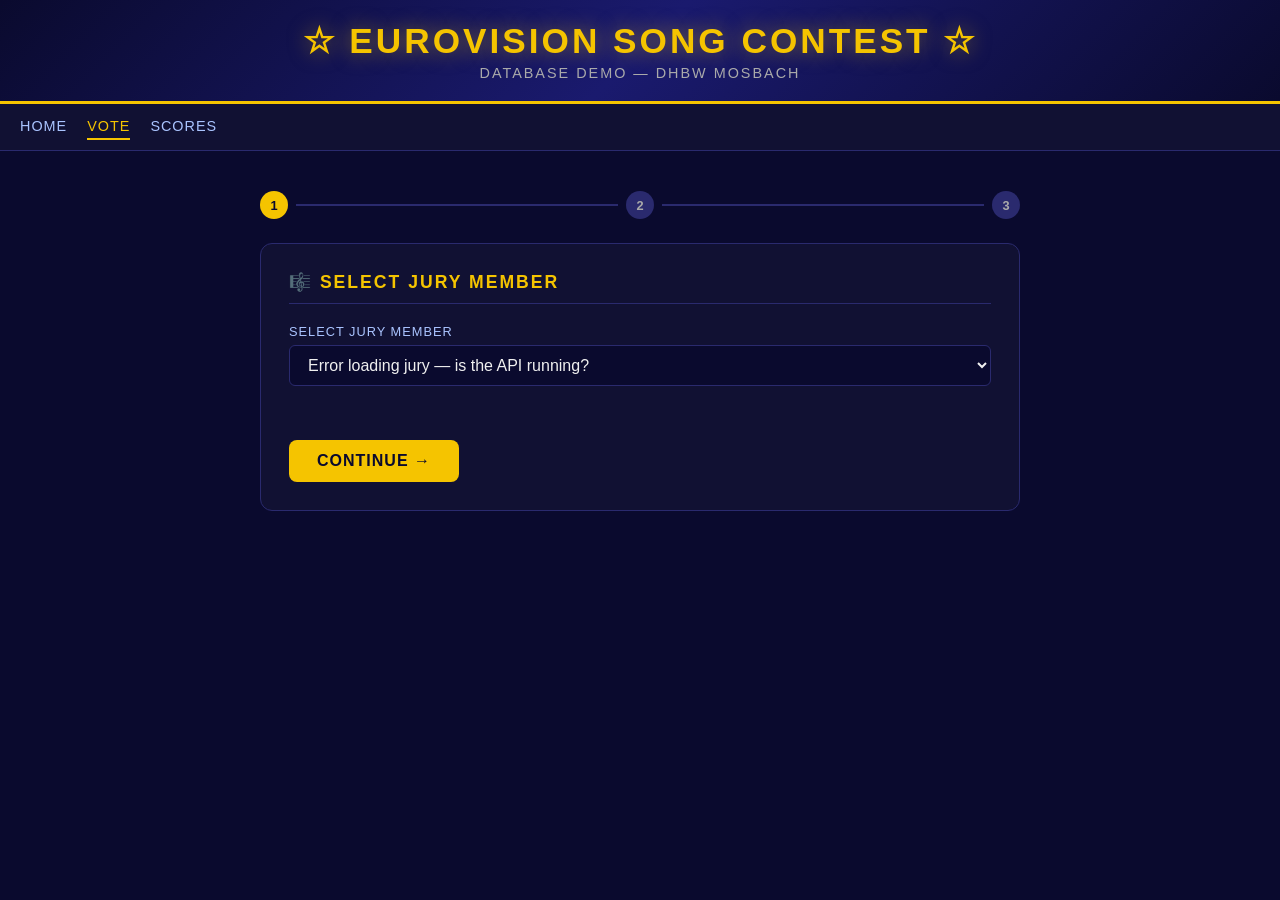
==== frontend/vote.html @ 3f9b632c "basic frontend + score counting (entity/dto/factory/service/controller and seed point options" ====
<!DOCTYPE html>
<html lang="en">
<head>
  <meta charset="UTF-8">
  <meta name="viewport" content="width=device-width, initial-scale=1.0">
  <title>Eurovision 2025 — Vote</title>
  <link rel="stylesheet" href="style.css">
  <style>
    .points-grid {
      display: grid;
      grid-template-columns: repeat(5, 1fr);
      gap: 8px;
      margin-top: 8px;
    }
    .points-btn {
      padding: 12px 4px;
      border: 2px solid #2a2a6e;
      border-radius: 8px;
      background: #0a0a2e;
      color: #aaa;
      font-size: 1.1rem;
      font-weight: 700;
      cursor: pointer;
      text-align: center;
      transition: all 0.15s;
    }
    .points-btn:hover  { border-color: #f5c400; color: #f5c400; }
    .points-btn.selected {
      background: #f5c400;
      border-color: #f5c400;
      color: #0a0a2e;
    }
    .points-btn.douze { font-size: 1.3rem; }
    .points-rule {
      font-size: 0.78rem;
      color: #666;
      margin-top: 8px;
      line-height: 1.5;
    }
    .voter-badge {
      display: inline-block;
      background: #1a1a6e;
      border: 1px solid #2a2a6e;
      border-radius: 20px;
      padding: 4px 14px;
      font-size: 0.8rem;
      color: #aac4ff;
      margin-bottom: 16px;
    }
  </style>
</head>
<body>

<header>
  <div class="logo">☆ Eurovision Song Contest ☆</div>
  <div class="subtitle">Database Demo — DHBW Mosbach</div>
</header>

<nav>
  <a href="index.html">Home</a>
  <a href="vote.html" class="active">Vote</a>
  <a href="scores.html">Scores</a>
</nav>

<main>

  <!-- Step indicator -->
  <div class="steps" id="stepIndicator">
    <div class="step active" id="s1">1</div>
    <div class="step-line"></div>
    <div class="step" id="s2">2</div>
    <div class="step-line"></div>
    <div class="step" id="s3">3</div>
  </div>

  <!-- ── STEP 1: Voter identity ──────────────────────────────────── -->
  <div id="step1" class="card">
    <h2 id="step1Title">Who are you?</h2>
    <div id="msgStep1" class="msg"></div>

    <!-- JURY panel -->
    <div id="juryPanel">
      <div class="form-group">
        <label>Select Jury Member</label>
        <select id="jurySelect">
          <option value="">Loading jury members...</option>
        </select>
      </div>
      <div id="juryInfo" style="font-size:0.85rem;color:#aaa;margin-bottom:16px;min-height:20px;"></div>
    </div>

    <!-- CITIZEN panel -->
    <div id="citizenPanel" style="display:none">
      <div class="form-group">
        <label>Your Name</label>
        <input type="text" id="citizenName" placeholder="e.g. Anna Müller">
      </div>
      <div class="form-group">
        <label>Your Country</label>
        <select id="citizenCountry">
          <option value="">Loading countries...</option>
        </select>
      </div>
      <div id="citizenRegistered" style="display:none">
        <div class="msg msg-success show" id="citizenConfirm"></div>
      </div>
    </div>

    <button class="btn btn-primary" id="btnStep1">Continue →</button>
  </div>

  <!-- ── STEP 2: Show + Song + Points ───────────────────────────── -->
  <div id="step2" class="card" style="display:none">
    <h2>Select Show, Song &amp; Points</h2>
    <div id="voterBadge" class="voter-badge"></div>
    <div id="msgStep2" class="msg"></div>

    <div class="form-group">
      <label>Show</label>
      <select id="showSelect">
        <option value="">Loading shows...</option>
      </select>
    </div>

    <div class="form-group">
      <label>Song to vote for</label>
      <select id="songSelect">
        <option value="">Select a show first...</option>
      </select>
    </div>

    <div class="form-group">
      <label>Points to award</label>
      <div class="points-grid" id="pointsGrid">
        <!-- filled by JS -->
      </div>
      <p class="points-rule">
        Eurovision scale — award exactly one value per vote.<br>
        You cannot vote for your own country's song.
      </p>
    </div>

    <button class="btn btn-primary" id="btnStep2">Cast Vote →</button>
  </div>

  <!-- ── STEP 3: Result ──────────────────────────────────────────── -->
  <div id="step3" class="card" style="display:none">
    <h2>Vote Cast! 🎉</h2>
    <div class="msg msg-success show" id="voteResult"></div>

    <div style="margin:20px 0;padding:20px;background:#0a0a2e;border-radius:8px;text-align:center;">
      <div style="font-size:0.75rem;letter-spacing:2px;color:#aaa;text-transform:uppercase;margin-bottom:8px;">
        Updated Score for this song
      </div>
      <div id="scoreValue" style="font-size:3.5rem;font-weight:900;color:#f5c400;line-height:1;"></div>
      <div style="font-size:0.75rem;color:#666;margin-top:4px;">points</div>
      <div id="scoreSong"  style="font-size:0.9rem;color:#aaa;margin-top:8px;"></div>
    </div>

    <a href="vote.html" class="btn btn-secondary btn-block">Vote Again</a>
    <a href="scores.html" class="btn btn-primary btn-block" style="margin-top:10px;">
      View Full Leaderboard →
    </a>
  </div>

</main>

<script>
  const API = 'http://localhost:8080/api';

  // ── URL param: ?type=jury or ?type=citizen ──────────────────────────
  const voteType = new URLSearchParams(window.location.search).get('type') || 'jury';

  // State
  let voterId         = null;
  let voterCountry    = null;   // to enforce no-own-country rule in UI
  let selectedPoints  = null;
  let citizenRegistered = false;

  const POINTS = [12, 10, 8, 7, 6, 5, 4, 3, 2, 1];

  // ── Build points grid ───────────────────────────────────────────────
  function buildPointsGrid() {
    const grid = document.getElementById('pointsGrid');
    grid.innerHTML = '';
    POINTS.forEach(p => {
      const btn = document.createElement('button');
      btn.className = 'points-btn' + (p === 12 ? ' douze' : '');
      btn.textContent = p === 12 ? '12 ★' : p;
      btn.dataset.points = p;
      btn.addEventListener('click', () => {
        document.querySelectorAll('.points-btn').forEach(b => b.classList.remove('selected'));
        btn.classList.add('selected');
        selectedPoints = p;
        hideMsg(document.getElementById('msgStep2'));
      });
      grid.appendChild(btn);
    });
  }

  // ── Init ────────────────────────────────────────────────────────────
  function init() {
    buildPointsGrid();
    if (voteType === 'jury') {
      document.getElementById('step1Title').textContent = '🎼 Select Jury Member';
      document.getElementById('citizenPanel').style.display = 'none';
      document.getElementById('juryPanel').style.display    = 'block';
      loadJury();
    } else {
      document.getElementById('step1Title').textContent = '🗳️ Register as Citizen';
      document.getElementById('juryPanel').style.display    = 'none';
      document.getElementById('citizenPanel').style.display = 'block';
      loadCountries();
    }
    loadShows();
  }

  // ── Loaders ─────────────────────────────────────────────────────────
  async function loadJury() {
    const sel = document.getElementById('jurySelect');
    try {
      const data = await apiFetch('/jury');
      sel.innerHTML = '<option value="">— pick a jury member —</option>';
      data.forEach(j => {
        const opt = document.createElement('option');
        opt.value = j.userId;
        opt.textContent = `Jury #${j.userId} — ${j.countryCode}  (${j.professionalBg || 'n/a'})`;
        opt.dataset.country = j.countryCode;
        opt.dataset.bg = j.professionalBg || '';
        sel.appendChild(opt);
      });
      sel.addEventListener('change', () => {
        const opt = sel.selectedOptions[0];
        if (opt && opt.value) {
          document.getElementById('juryInfo').textContent =
            `Country: ${opt.dataset.country}  ·  Background: ${opt.dataset.bg}`;
          voterCountry = opt.dataset.country;
        } else {
          document.getElementById('juryInfo').textContent = '';
          voterCountry = null;
        }
        // Grey out songs from same country
        filterOwnCountrySongs();
      });
    } catch(e) {
      sel.innerHTML = '<option>Error loading jury — is the API running?</option>';
    }
  }

  async function loadCountries() {
    const sel = document.getElementById('citizenCountry');
    try {
      const data = await apiFetch('/countries');
      sel.innerHTML = '<option value="">— select your country —</option>';
      data.forEach(c => {
        const opt = document.createElement('option');
        opt.value = c.countryCode;
        opt.textContent = `${c.countryName} (${c.countryCode})`;
        sel.appendChild(opt);
      });
      sel.addEventListener('change', () => {
        voterCountry = sel.value || null;
        filterOwnCountrySongs();
      });
    } catch(e) {
      sel.innerHTML = '<option>Error loading countries</option>';
    }
  }

  async function loadShows() {
    const sel = document.getElementById('showSelect');
    try {
      const data = await apiFetch('/shows');
      sel.innerHTML = '<option value="">— select a show —</option>';
      data.forEach(s => {
        const opt = document.createElement('option');
        opt.value = s.showId;
        opt.textContent = s.showName || `Show #${s.showId}`;
        opt.dataset.songIds = JSON.stringify(s.songIds || []);
        sel.appendChild(opt);
      });
    } catch(e) {
      sel.innerHTML = '<option>Error loading shows</option>';
    }
  }

  async function loadSongsForShow(showId, songIds) {
    const sel = document.getElementById('songSelect');
    sel.innerHTML = '<option>Loading songs...</option>';
    try {
      const allSongs = await apiFetch('/songs');
      // Filter to songs in this show if songIds is available
      const inShow = (songIds && songIds.length > 0)
        ? allSongs.filter(s => songIds.includes(s.songId))
        : allSongs;

      sel.innerHTML = '<option value="">— select a song —</option>';
      inShow.forEach(s => {
        const opt = document.createElement('option');
        opt.value = s.songId;
        opt.textContent = `${s.singerName} (${s.countryCode})`;
        opt.dataset.country = s.countryCode;
        sel.appendChild(opt);
      });
      filterOwnCountrySongs();
    } catch(e) {
      sel.innerHTML = '<option>Error loading songs</option>';
    }
  }

  // Disable/mark songs from voter's own country
  function filterOwnCountrySongs() {
    const sel = document.getElementById('songSelect');
    Array.from(sel.options).forEach(opt => {
      if (opt.dataset.country && voterCountry &&
          opt.dataset.country === voterCountry) {
        opt.disabled = true;
        opt.textContent = opt.textContent.replace(' ★ own country', '') + ' ★ own country';
      } else if (opt.dataset.country) {
        opt.disabled = false;
        opt.textContent = opt.textContent.replace(' ★ own country', '');
      }
    });
  }

  // ── Show dropdown → load songs ─────────────────────────────────────
  document.getElementById('showSelect').addEventListener('change', function() {
    if (this.value) {
      const opt = this.selectedOptions[0];
      let songIds = [];
      try { songIds = JSON.parse(opt.dataset.songIds || '[]'); } catch(e) {}
      loadSongsForShow(this.value, songIds);
    } else {
      document.getElementById('songSelect').innerHTML =
        '<option value="">Select a show first...</option>';
    }
  });

  // ── Step 1 button ──────────────────────────────────────────────────
  document.getElementById('btnStep1').addEventListener('click', async () => {
    const msg = document.getElementById('msgStep1');

    if (voteType === 'jury') {
      const sel = document.getElementById('jurySelect');
      if (!sel.value) { showMsg(msg, 'error', 'Please select a jury member.'); return; }
      voterId      = parseInt(sel.value);
      voterCountry = sel.selectedOptions[0].dataset.country;
      document.getElementById('voterBadge').textContent =
        `🎼 Jury #${voterId} — ${voterCountry}`;
      goToStep(2);

    } else {
      if (!citizenRegistered) {
        const name    = document.getElementById('citizenName').value.trim();
        const country = document.getElementById('citizenCountry').value;
        if (!name)    { showMsg(msg, 'error', 'Please enter your name.'); return; }
        if (!country) { showMsg(msg, 'error', 'Please select your country.'); return; }

        showMsg(msg, 'info', 'Registering...');
        try {
          const result = await apiPost('/citizens', { countryCode: country });
          voterId = result.userId;
          voterCountry = country;
          citizenRegistered = true;
          document.getElementById('citizenRegistered').style.display = 'block';
          document.getElementById('citizenConfirm').textContent =
            `✓ Registered: ${name} from ${country} — Citizen ID: ${voterId}`;
          document.getElementById('citizenName').disabled    = true;
          document.getElementById('citizenCountry').disabled = true;
          hideMsg(msg);
          document.getElementById('voterBadge').textContent =
            `🗳️ Citizen #${voterId} — ${country}`;
          goToStep(2);
        } catch(e) {
          showMsg(msg, 'error', 'Registration failed: ' + e.message);
        }
      } else {
        goToStep(2);
      }
    }
  });

  // ── Step 2 button — cast vote ──────────────────────────────────────
  document.getElementById('btnStep2').addEventListener('click', async () => {
    const msg    = document.getElementById('msgStep2');
    const showId = document.getElementById('showSelect').value;
    const songSel = document.getElementById('songSelect');
    const songId = songSel.value;

    if (!showId)       { showMsg(msg, 'error', 'Please select a show.'); return; }
    if (!songId)       { showMsg(msg, 'error', 'Please select a song.'); return; }
    if (!selectedPoints){ showMsg(msg, 'error', 'Please select the points to award.'); return; }

    // Client-side own-country check (also enforced server-side)
    const songCountry = songSel.selectedOptions[0]?.dataset.country;
    if (songCountry && voterCountry && songCountry === voterCountry) {
      showMsg(msg, 'error',
        `You cannot vote for your own country (${voterCountry}). Please select a different song.`);
      return;
    }

    showMsg(msg, 'info', 'Casting vote...');

    try {
      const payload = {
        songId: parseInt(songId),
        points: selectedPoints
      };
      if (voteType === 'jury') payload.juryId    = voterId;
      else                     payload.citizenId = voterId;

      await apiPost('/votes', payload);

      // Recalculate score immediately after voting
      const score = await apiPost(`/scores/calculate/${songId}`, {});

      const songName = songSel.selectedOptions[0].textContent;
      document.getElementById('voteResult').textContent =
        `✓ ${selectedPoints} point${selectedPoints > 1 ? 's' : ''} awarded to "${songName}"`;
      document.getElementById('scoreValue').textContent = score.songScore;
      document.getElementById('scoreSong').textContent  = songName;

      goToStep(3);
    } catch(e) {
      showMsg(msg, 'error', 'Vote failed: ' + e.message);
    }
  });

  // ── Helpers ────────────────────────────────────────────────────────
  async function apiFetch(path) {
    const r = await fetch(API + path);
    if (!r.ok) throw new Error(`HTTP ${r.status}`);
    return r.json();
  }

  async function apiPost(path, body) {
    const r = await fetch(API + path, {
      method: 'POST',
      headers: { 'Content-Type': 'application/json' },
      body: JSON.stringify(body)
    });
    if (!r.ok) {
      const txt = await r.text();
      throw new Error(txt || `HTTP ${r.status}`);
    }
    const txt = await r.text();
    return txt ? JSON.parse(txt) : {};
  }

  function showMsg(el, type, text) {
    el.className = `msg msg-${type} show`;
    el.textContent = text;
  }
  function hideMsg(el) {
    el.className = 'msg';
    el.textContent = '';
  }

  function goToStep(n) {
    [1,2,3].forEach(i => {
      document.getElementById(`step${i}`).style.display = 'none';
      const dot = document.getElementById(`s${i}`);
      dot.className = i < n ? 'step done' : i === n ? 'step active' : 'step';
    });
    document.getElementById(`step${n}`).style.display = 'block';
    window.scrollTo({ top: 0, behavior: 'smooth' });
  }

  init();
</script>

</body>
</html>
---- frontend/style.css ----
/* ── Eurovision 2025 Demo — Shared Styles ─────────────────────────────── */

* { box-sizing: border-box; margin: 0; padding: 0; }

body {
  font-family: 'Segoe UI', Arial, sans-serif;
  background: #0a0a2e;
  color: #f0f0f0;
  min-height: 100vh;
}

/* ── Header ───────────────────────────────────────────────────────────── */
header {
  background: linear-gradient(135deg, #0a0a2e 0%, #1a1a6e 50%, #0a0a2e 100%);
  border-bottom: 3px solid #f5c400;
  padding: 20px;
  text-align: center;
}

header .logo {
  font-size: 2.2rem;
  font-weight: 900;
  letter-spacing: 3px;
  color: #f5c400;
  text-transform: uppercase;
  text-shadow: 0 0 20px rgba(245,196,0,0.5);
}

header .subtitle {
  font-size: 0.9rem;
  color: #aaa;
  margin-top: 4px;
  letter-spacing: 2px;
  text-transform: uppercase;
}

/* ── Nav ──────────────────────────────────────────────────────────────── */
nav {
  background: #111133;
  padding: 10px 20px;
  display: flex;
  gap: 20px;
  border-bottom: 1px solid #2a2a6e;
}

nav a {
  color: #aac4ff;
  text-decoration: none;
  font-size: 0.9rem;
  letter-spacing: 1px;
  text-transform: uppercase;
  padding: 4px 0;
  border-bottom: 2px solid transparent;
  transition: all 0.2s;
}

nav a:hover, nav a.active {
  color: #f5c400;
  border-bottom-color: #f5c400;
}

/* ── Main container ───────────────────────────────────────────────────── */
main {
  max-width: 800px;
  margin: 40px auto;
  padding: 0 20px;
}

/* ── Cards ────────────────────────────────────────────────────────────── */
.card {
  background: #111133;
  border: 1px solid #2a2a6e;
  border-radius: 12px;
  padding: 28px;
  margin-bottom: 24px;
}

.card h2 {
  color: #f5c400;
  font-size: 1.1rem;
  letter-spacing: 2px;
  text-transform: uppercase;
  margin-bottom: 20px;
  border-bottom: 1px solid #2a2a6e;
  padding-bottom: 10px;
}

/* ── Buttons ──────────────────────────────────────────────────────────── */
.btn {
  display: inline-block;
  padding: 12px 28px;
  border: none;
  border-radius: 8px;
  font-size: 1rem;
  font-weight: 700;
  letter-spacing: 1px;
  text-transform: uppercase;
  cursor: pointer;
  text-decoration: none;
  transition: all 0.2s;
}

.btn-primary {
  background: #f5c400;
  color: #0a0a2e;
}
.btn-primary:hover { background: #ffd700; transform: translateY(-2px); }

.btn-secondary {
  background: transparent;
  color: #f5c400;
  border: 2px solid #f5c400;
}
.btn-secondary:hover { background: #f5c400; color: #0a0a2e; }

.btn-danger {
  background: #c0392b;
  color: white;
}
.btn-danger:hover { background: #e74c3c; }

.btn-block { display: block; width: 100%; text-align: center; margin-top: 10px; }

/* ── Home page — big vote buttons ─────────────────────────────────────── */
.vote-options {
  display: grid;
  grid-template-columns: 1fr 1fr;
  gap: 20px;
  margin: 30px 0;
}

.vote-card {
  background: #111133;
  border: 2px solid #2a2a6e;
  border-radius: 16px;
  padding: 36px 20px;
  text-align: center;
  text-decoration: none;
  color: #f0f0f0;
  transition: all 0.2s;
  cursor: pointer;
}

.vote-card:hover {
  border-color: #f5c400;
  transform: translateY(-4px);
  box-shadow: 0 8px 30px rgba(245,196,0,0.2);
}

.vote-card .icon { font-size: 3rem; margin-bottom: 12px; }
.vote-card h3 { font-size: 1.2rem; color: #f5c400; margin-bottom: 8px; }
.vote-card p  { font-size: 0.85rem; color: #aaa; line-height: 1.5; }

/* ── Forms ────────────────────────────────────────────────────────────── */
.form-group {
  margin-bottom: 18px;
}

.form-group label {
  display: block;
  font-size: 0.8rem;
  letter-spacing: 1px;
  text-transform: uppercase;
  color: #aac4ff;
  margin-bottom: 6px;
}

.form-group select,
.form-group input {
  width: 100%;
  padding: 10px 14px;
  background: #0a0a2e;
  border: 1px solid #2a2a6e;
  border-radius: 6px;
  color: #f0f0f0;
  font-size: 1rem;
  transition: border-color 0.2s;
}

.form-group select:focus,
.form-group input:focus {
  outline: none;
  border-color: #f5c400;
}

.form-group select option { background: #0a0a2e; }

/* ── Tabs ─────────────────────────────────────────────────────────────── */
.tabs {
  display: flex;
  gap: 4px;
  margin-bottom: 24px;
  border-bottom: 2px solid #2a2a6e;
}

.tab {
  padding: 10px 24px;
  cursor: pointer;
  border: none;
  background: transparent;
  color: #aaa;
  font-size: 0.9rem;
  letter-spacing: 1px;
  text-transform: uppercase;
  border-bottom: 3px solid transparent;
  margin-bottom: -2px;
  transition: all 0.2s;
}

.tab.active { color: #f5c400; border-bottom-color: #f5c400; }
.tab:hover  { color: #f0f0f0; }

/* ── Messages ─────────────────────────────────────────────────────────── */
.msg {
  padding: 14px 18px;
  border-radius: 8px;
  margin: 16px 0;
  font-size: 0.95rem;
  display: none;
}
.msg.show { display: block; }
.msg-success { background: #1a4a1a; border: 1px solid #2ecc71; color: #2ecc71; }
.msg-error   { background: #4a1a1a; border: 1px solid #e74c3c; color: #e74c3c; }
.msg-info    { background: #1a2a4a; border: 1px solid #3498db; color: #7fc4ff; }

/* ── Score table ──────────────────────────────────────────────────────── */
table {
  width: 100%;
  border-collapse: collapse;
  font-size: 0.95rem;
}

thead th {
  background: #0a0a2e;
  color: #f5c400;
  padding: 10px 14px;
  text-align: left;
  font-size: 0.75rem;
  letter-spacing: 1px;
  text-transform: uppercase;
  border-bottom: 2px solid #2a2a6e;
}

tbody tr {
  border-bottom: 1px solid #1a1a4e;
  transition: background 0.15s;
}
tbody tr:hover { background: #1a1a4e; }

tbody td {
  padding: 12px 14px;
  vertical-align: middle;
}

.rank {
  font-weight: 900;
  color: #f5c400;
  font-size: 1.1rem;
  width: 40px;
}
.rank-1 { color: #ffd700; }
.rank-2 { color: #c0c0c0; }
.rank-3 { color: #cd7f32; }

.score-badge {
  background: #f5c400;
  color: #0a0a2e;
  font-weight: 900;
  padding: 4px 10px;
  border-radius: 20px;
  font-size: 0.9rem;
}

/* ── Loading spinner ──────────────────────────────────────────────────── */
.loading {
  text-align: center;
  padding: 40px;
  color: #aaa;
  font-size: 0.9rem;
  letter-spacing: 2px;
}
.loading::after {
  content: '';
  display: inline-block;
  width: 20px;
  height: 20px;
  border: 2px solid #2a2a6e;
  border-top-color: #f5c400;
  border-radius: 50%;
  animation: spin 0.8s linear infinite;
  margin-left: 10px;
  vertical-align: middle;
}
@keyframes spin { to { transform: rotate(360deg); } }

/* ── Divider ──────────────────────────────────────────────────────────── */
.divider {
  border: none;
  border-top: 1px solid #2a2a6e;
  margin: 20px 0;
}

/* ── Step indicator ───────────────────────────────────────────────────── */
.steps {
  display: flex;
  gap: 8px;
  margin-bottom: 24px;
  align-items: center;
}
.step {
  width: 28px; height: 28px;
  border-radius: 50%;
  display: flex; align-items: center; justify-content: center;
  font-size: 0.8rem; font-weight: 700;
  background: #2a2a6e; color: #aaa;
  flex-shrink: 0;
}
.step.active  { background: #f5c400; color: #0a0a2e; }
.step.done    { background: #2ecc71; color: #0a0a2e; }
.step-line    { flex: 1; height: 2px; background: #2a2a6e; }
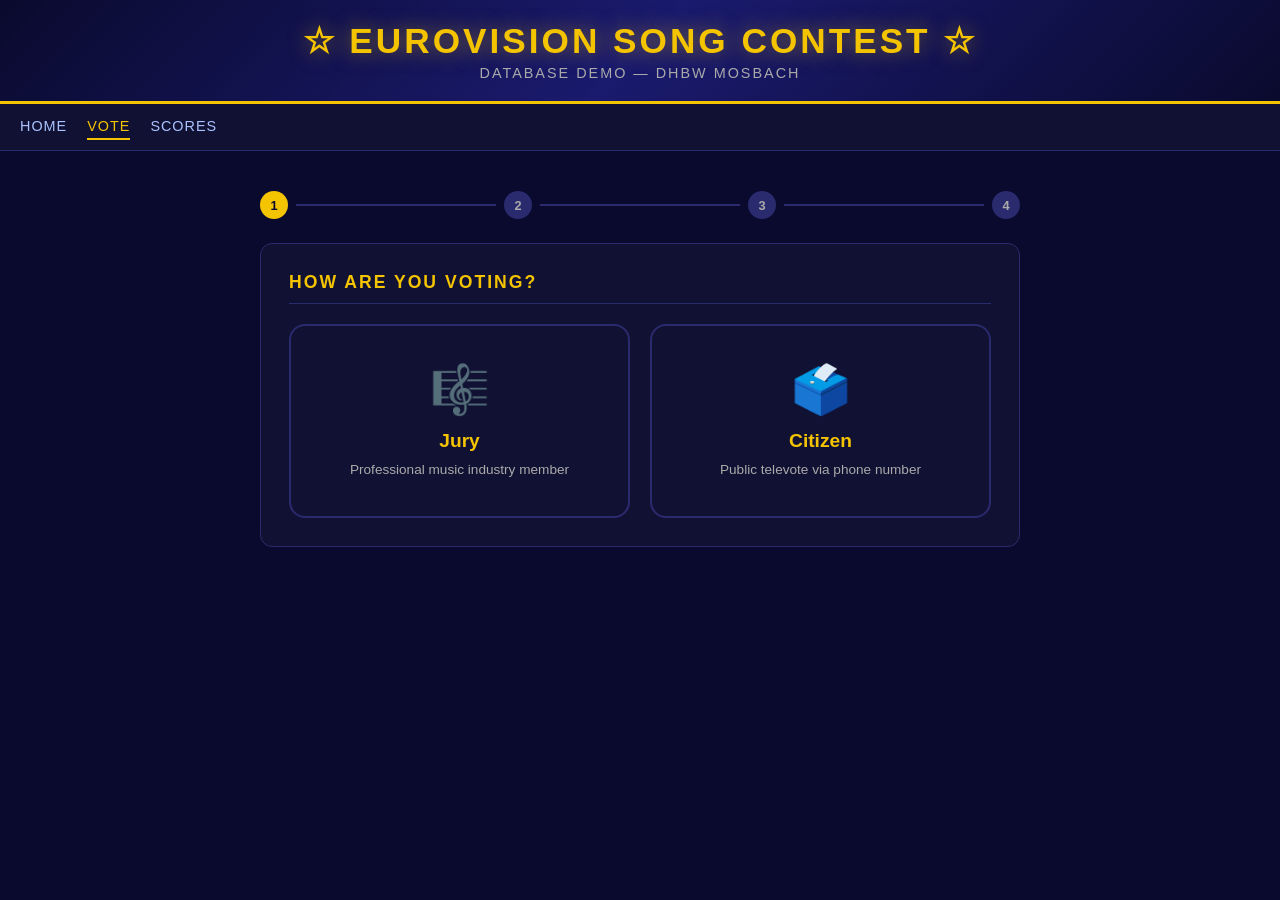
==== commit b41263f6: "Fronted adapted with the new jury/citizen voting structure" ====
--- a/frontend/vote.html
+++ b/frontend/vote.html
@@ -6,46 +6,71 @@
   <title>Eurovision 2025 — Vote</title>
   <link rel="stylesheet" href="style.css">
   <style>
-    .points-grid {
-      display: grid;
-      grid-template-columns: repeat(5, 1fr);
-      gap: 8px;
-      margin-top: 8px;
-    }
-    .points-btn {
-      padding: 12px 4px;
-      border: 2px solid #2a2a6e;
-      border-radius: 8px;
-      background: #0a0a2e;
-      color: #aaa;
-      font-size: 1.1rem;
-      font-weight: 700;
-      cursor: pointer;
-      text-align: center;
-      transition: all 0.15s;
-    }
-    .points-btn:hover  { border-color: #f5c400; color: #f5c400; }
-    .points-btn.selected {
-      background: #f5c400;
-      border-color: #f5c400;
-      color: #0a0a2e;
-    }
-    .points-btn.douze { font-size: 1.3rem; }
-    .points-rule {
-      font-size: 0.78rem;
-      color: #666;
-      margin-top: 8px;
-      line-height: 1.5;
-    }
+    /* ── Ballot table ───────────────────────────────────────────── */
+    .ballot-table { width: 100%; border-collapse: collapse; }
+    .ballot-table th {
+      background: #0a0a2e; color: #f5c400;
+      padding: 8px 12px; font-size: 0.75rem;
+      letter-spacing: 1px; text-transform: uppercase;
+      border-bottom: 2px solid #2a2a6e; text-align: left;
+    }
+    .ballot-table td { padding: 8px 12px; border-bottom: 1px solid #1a1a4e; }
+    .ballot-table tr:hover td { background: #1a1a4e; }
+
+    .pts-cell {
+      width: 70px; text-align: center;
+      font-size: 1.4rem; font-weight: 900;
+    }
+    .pts-12 { color: #ffd700; }
+    .pts-10 { color: #e0c060; }
+    .pts-8  { color: #c0a840; }
+    .pts-low{ color: #aaa; }
+
+    .song-select {
+      width: 100%; padding: 8px 10px;
+      background: #0a0a2e; border: 1px solid #2a2a6e;
+      border-radius: 6px; color: #f0f0f0; font-size: 0.9rem;
+    }
+    .song-select:focus { outline: none; border-color: #f5c400; }
+    .song-select.assigned { border-color: #2ecc71; }
+
+    .progress-bar-wrap {
+      background: #0a0a2e; border-radius: 20px;
+      height: 6px; margin: 12px 0; overflow: hidden;
+    }
+    .progress-bar {
+      height: 100%; background: #f5c400;
+      border-radius: 20px; transition: width 0.3s;
+      width: 0%;
+    }
+    .progress-label {
+      font-size: 0.8rem; color: #aaa; margin-bottom: 4px;
+    }
+
     .voter-badge {
-      display: inline-block;
-      background: #1a1a6e;
-      border: 1px solid #2a2a6e;
-      border-radius: 20px;
-      padding: 4px 14px;
-      font-size: 0.8rem;
-      color: #aac4ff;
+      display: inline-block; background: #1a1a6e;
+      border: 1px solid #2a2a6e; border-radius: 20px;
+      padding: 4px 14px; font-size: 0.8rem; color: #aac4ff;
       margin-bottom: 16px;
+    }
+
+    .score-box {
+      margin: 20px 0; padding: 20px;
+      background: #0a0a2e; border-radius: 8px; text-align: center;
+    }
+    .score-box .label {
+      font-size: 0.75rem; letter-spacing: 2px;
+      color: #aaa; text-transform: uppercase; margin-bottom: 8px;
+    }
+    .score-box .value {
+      font-size: 3.5rem; font-weight: 900; color: #f5c400; line-height: 1;
+    }
+    .score-box .sub { font-size: 0.75rem; color: #666; margin-top: 4px; }
+    .score-box .song-name { font-size: 0.9rem; color: #aaa; margin-top: 8px; }
+
+    .session-id {
+      font-size: 0.7rem; color: #444; margin-top: 12px;
+      word-break: break-all;
     }
   </style>
 </head>
@@ -71,93 +96,123 @@
     <div class="step" id="s2">2</div>
     <div class="step-line"></div>
     <div class="step" id="s3">3</div>
+    <div class="step-line"></div>
+    <div class="step" id="s4">4</div>
   </div>
 
-  <!-- ── STEP 1: Voter identity ──────────────────────────────────── -->
+  <!-- ── STEP 1: Voter type ──────────────────────────────────── -->
   <div id="step1" class="card">
-    <h2 id="step1Title">Who are you?</h2>
-    <div id="msgStep1" class="msg"></div>
+    <h2>How are you voting?</h2>
+    <div class="vote-options" style="margin:0">
+      <div class="vote-card" onclick="selectType('jury')">
+        <div class="icon">🎼</div>
+        <h3>Jury</h3>
+        <p>Professional music industry member</p>
+      </div>
+      <div class="vote-card" onclick="selectType('citizen')">
+        <div class="icon">🗳️</div>
+        <h3>Citizen</h3>
+        <p>Public televote via phone number</p>
+      </div>
+    </div>
+  </div>
+
+  <!-- ── STEP 2: Identity ────────────────────────────────────── -->
+  <div id="step2" class="card" style="display:none">
+    <h2 id="step2Title">Identify yourself</h2>
+    <div id="msgStep2" class="msg"></div>
 
     <!-- JURY panel -->
-    <div id="juryPanel">
+    <div id="juryPanel" style="display:none">
       <div class="form-group">
-        <label>Select Jury Member</label>
+        <label>Select your jury member record</label>
         <select id="jurySelect">
           <option value="">Loading jury members...</option>
         </select>
       </div>
-      <div id="juryInfo" style="font-size:0.85rem;color:#aaa;margin-bottom:16px;min-height:20px;"></div>
+      <div id="juryInfo" style="font-size:0.85rem;color:#aaa;min-height:20px;margin-bottom:12px;"></div>
     </div>
 
     <!-- CITIZEN panel -->
     <div id="citizenPanel" style="display:none">
       <div class="form-group">
-        <label>Your Name</label>
-        <input type="text" id="citizenName" placeholder="e.g. Anna Müller">
+        <label>Phone Number</label>
+        <input type="tel" id="phoneInput" placeholder="+49 123 456 789"
+               style="width:100%;padding:10px 14px;background:#0a0a2e;border:1px solid #2a2a6e;border-radius:6px;color:#f0f0f0;font-size:1rem;">
       </div>
       <div class="form-group">
-        <label>Your Country</label>
+        <label>Your Country <span style="color:#666;font-size:0.75rem;">(only needed for new numbers)</span></label>
         <select id="citizenCountry">
           <option value="">Loading countries...</option>
         </select>
       </div>
-      <div id="citizenRegistered" style="display:none">
-        <div class="msg msg-success show" id="citizenConfirm"></div>
-      </div>
+      <div id="citizenStatus" class="msg" style="display:none"></div>
     </div>
 
-    <button class="btn btn-primary" id="btnStep1">Continue →</button>
+    <button class="btn btn-primary" id="btnStep2" style="margin-top:12px;">Continue →</button>
   </div>
 
-  <!-- ── STEP 2: Show + Song + Points ───────────────────────────── -->
-  <div id="step2" class="card" style="display:none">
-    <h2>Select Show, Song &amp; Points</h2>
+  <!-- ── STEP 3: Show + Ballot ───────────────────────────────── -->
+  <div id="step3" class="card" style="display:none">
+    <h2>Cast your ballot</h2>
     <div id="voterBadge" class="voter-badge"></div>
-    <div id="msgStep2" class="msg"></div>
+    <div id="msgStep3" class="msg"></div>
 
     <div class="form-group">
-      <label>Show</label>
+      <label>Select Show</label>
       <select id="showSelect">
         <option value="">Loading shows...</option>
       </select>
     </div>
 
-    <div class="form-group">
-      <label>Song to vote for</label>
-      <select id="songSelect">
-        <option value="">Select a show first...</option>
-      </select>
+    <div id="ballotSection" style="display:none">
+      <hr class="divider">
+      <p style="font-size:0.8rem;color:#aaa;margin-bottom:12px;">
+        Assign one song to each point value. You cannot vote for your own country.
+        All 10 must be filled before submitting.
+      </p>
+
+      <div class="progress-label" id="progressLabel">0 / 10 assigned</div>
+      <div class="progress-bar-wrap">
+        <div class="progress-bar" id="progressBar"></div>
+      </div>
+
+      <table class="ballot-table" id="ballotTable">
+        <thead>
+        <tr>
+          <th>Points</th>
+          <th>Song (Singer — Country)</th>
+        </tr>
+        </thead>
+        <tbody id="ballotBody">
+        <!-- filled by JS -->
+        </tbody>
+      </table>
+
+      <button class="btn btn-primary btn-block" id="btnSubmit"
+              style="margin-top:20px;" disabled>
+        Submit Ballot (0/10)
+      </button>
     </div>
-
-    <div class="form-group">
-      <label>Points to award</label>
-      <div class="points-grid" id="pointsGrid">
-        <!-- filled by JS -->
-      </div>
-      <p class="points-rule">
-        Eurovision scale — award exactly one value per vote.<br>
-        You cannot vote for your own country's song.
-      </p>
+  </div>
+
+  <!-- ── STEP 4: Result ─────────────────────────────────────── -->
+  <div id="step4" class="card" style="display:none">
+    <h2>Ballot Submitted! 🎉</h2>
+    <div class="msg msg-success show" id="resultMsg"></div>
+
+    <div id="topScoreBox" class="score-box">
+      <div class="label">Your 12-point song — Updated Score</div>
+      <div class="value" id="topScore">—</div>
+      <div class="sub">points</div>
+      <div class="song-name" id="topSongName"></div>
     </div>
 
-    <button class="btn btn-primary" id="btnStep2">Cast Vote →</button>
-  </div>
-
-  <!-- ── STEP 3: Result ──────────────────────────────────────────── -->
-  <div id="step3" class="card" style="display:none">
-    <h2>Vote Cast! 🎉</h2>
-    <div class="msg msg-success show" id="voteResult"></div>
-
-    <div style="margin:20px 0;padding:20px;background:#0a0a2e;border-radius:8px;text-align:center;">
-      <div style="font-size:0.75rem;letter-spacing:2px;color:#aaa;text-transform:uppercase;margin-bottom:8px;">
-        Updated Score for this song
-      </div>
-      <div id="scoreValue" style="font-size:3.5rem;font-weight:900;color:#f5c400;line-height:1;"></div>
-      <div style="font-size:0.75rem;color:#666;margin-top:4px;">points</div>
-      <div id="scoreSong"  style="font-size:0.9rem;color:#aaa;margin-top:8px;"></div>
-    </div>
-
-    <a href="vote.html" class="btn btn-secondary btn-block">Vote Again</a>
+    <div id="sessionIdBox" class="session-id"></div>
+
+    <a href="vote.html" class="btn btn-secondary btn-block" style="margin-top:16px;">
+      Vote Again
+    </a>
     <a href="scores.html" class="btn btn-primary btn-block" style="margin-top:10px;">
       View Full Leaderboard →
     </a>
@@ -167,86 +222,63 @@
 
 <script>
   const API = 'http://localhost:8080/api';
-
-  // ── URL param: ?type=jury or ?type=citizen ──────────────────────────
-  const voteType = new URLSearchParams(window.location.search).get('type') || 'jury';
-
-  // State
-  let voterId         = null;
-  let voterCountry    = null;   // to enforce no-own-country rule in UI
-  let selectedPoints  = null;
-  let citizenRegistered = false;
-
   const POINTS = [12, 10, 8, 7, 6, 5, 4, 3, 2, 1];
 
-  // ── Build points grid ───────────────────────────────────────────────
-  function buildPointsGrid() {
-    const grid = document.getElementById('pointsGrid');
-    grid.innerHTML = '';
-    POINTS.forEach(p => {
-      const btn = document.createElement('button');
-      btn.className = 'points-btn' + (p === 12 ? ' douze' : '');
-      btn.textContent = p === 12 ? '12 ★' : p;
-      btn.dataset.points = p;
-      btn.addEventListener('click', () => {
-        document.querySelectorAll('.points-btn').forEach(b => b.classList.remove('selected'));
-        btn.classList.add('selected');
-        selectedPoints = p;
-        hideMsg(document.getElementById('msgStep2'));
-      });
-      grid.appendChild(btn);
+  let voteType     = null;
+  let voterId      = null;
+  let voterCountry = null;
+  let showSongs    = [];          // songs for selected show
+  let ballot       = {};          // points → songId
+
+  // ── Step navigation ─────────────────────────────────────────────────
+  function goTo(n) {
+    [1,2,3,4].forEach(i => {
+      document.getElementById(`step${i}`).style.display = 'none';
+      const dot = document.getElementById(`s${i}`);
+      dot.className = i < n ? 'step done' : i === n ? 'step active' : 'step';
     });
-  }
-
-  // ── Init ────────────────────────────────────────────────────────────
-  function init() {
-    buildPointsGrid();
-    if (voteType === 'jury') {
-      document.getElementById('step1Title').textContent = '🎼 Select Jury Member';
-      document.getElementById('citizenPanel').style.display = 'none';
-      document.getElementById('juryPanel').style.display    = 'block';
-      loadJury();
-    } else {
-      document.getElementById('step1Title').textContent = '🗳️ Register as Citizen';
-      document.getElementById('juryPanel').style.display    = 'none';
-      document.getElementById('citizenPanel').style.display = 'block';
-      loadCountries();
-    }
-    loadShows();
-  }
-
-  // ── Loaders ─────────────────────────────────────────────────────────
+    document.getElementById(`step${n}`).style.display = 'block';
+    window.scrollTo({ top: 0, behavior: 'smooth' });
+  }
+
+  // ── Step 1: type selection ───────────────────────────────────────────
+  function selectType(type) {
+    voteType = type;
+    document.getElementById('step2Title').textContent =
+            type === 'jury' ? '🎼 Select Jury Member' : '🗳️ Enter Phone Number';
+    document.getElementById('juryPanel').style.display    = type === 'jury'    ? 'block' : 'none';
+    document.getElementById('citizenPanel').style.display = type === 'citizen' ? 'block' : 'none';
+    if (type === 'jury') loadJury();
+    else                 loadCountries();
+    goTo(2);
+  }
+
+  // ── Load jury dropdown ───────────────────────────────────────────────
   async function loadJury() {
     const sel = document.getElementById('jurySelect');
     try {
       const data = await apiFetch('/jury');
-      sel.innerHTML = '<option value="">— pick a jury member —</option>';
+      sel.innerHTML = '<option value="">— select a jury member —</option>';
       data.forEach(j => {
         const opt = document.createElement('option');
         opt.value = j.userId;
-        opt.textContent = `Jury #${j.userId} — ${j.countryCode}  (${j.professionalBg || 'n/a'})`;
+        opt.textContent = `Jury #${j.userId} — ${j.countryCode} (${j.professionalBg || 'n/a'})`;
         opt.dataset.country = j.countryCode;
         opt.dataset.bg = j.professionalBg || '';
         sel.appendChild(opt);
       });
       sel.addEventListener('change', () => {
         const opt = sel.selectedOptions[0];
-        if (opt && opt.value) {
-          document.getElementById('juryInfo').textContent =
-            `Country: ${opt.dataset.country}  ·  Background: ${opt.dataset.bg}`;
-          voterCountry = opt.dataset.country;
-        } else {
-          document.getElementById('juryInfo').textContent = '';
-          voterCountry = null;
-        }
-        // Grey out songs from same country
-        filterOwnCountrySongs();
+        document.getElementById('juryInfo').textContent = opt?.value
+                ? `Country: ${opt.dataset.country}  ·  Background: ${opt.dataset.bg}`
+                : '';
       });
     } catch(e) {
-      sel.innerHTML = '<option>Error loading jury — is the API running?</option>';
-    }
-  }
-
+      sel.innerHTML = '<option>Error loading jury</option>';
+    }
+  }
+
+  // ── Load countries dropdown (for citizen) ────────────────────────────
   async function loadCountries() {
     const sel = document.getElementById('citizenCountry');
     try {
@@ -258,15 +290,56 @@
         opt.textContent = `${c.countryName} (${c.countryCode})`;
         sel.appendChild(opt);
       });
-      sel.addEventListener('change', () => {
-        voterCountry = sel.value || null;
-        filterOwnCountrySongs();
-      });
     } catch(e) {
       sel.innerHTML = '<option>Error loading countries</option>';
     }
   }
 
+  // ── Step 2 continue button ───────────────────────────────────────────
+  document.getElementById('btnStep2').addEventListener('click', async () => {
+    const msg = document.getElementById('msgStep2');
+
+    if (voteType === 'jury') {
+      const sel = document.getElementById('jurySelect');
+      if (!sel.value) { showMsg(msg, 'error', 'Please select a jury member.'); return; }
+      voterId      = parseInt(sel.value);
+      voterCountry = sel.selectedOptions[0].dataset.country;
+      document.getElementById('voterBadge').textContent =
+              `🎼 Jury #${voterId} — ${voterCountry}`;
+
+    } else {
+      const phone   = document.getElementById('phoneInput').value.trim();
+      const country = document.getElementById('citizenCountry').value;
+      if (!phone) { showMsg(msg, 'error', 'Please enter your phone number.'); return; }
+
+      showMsg(msg, 'info', 'Looking up your number...');
+      try {
+        // Try to find existing citizen first
+        let citizen;
+        try {
+          citizen = await apiFetch(`/citizens/by-phone/${encodeURIComponent(phone)}`);
+          showMsg(msg, 'success', `Welcome back! Citizen #${citizen.userId} (${citizen.countryCode})`);
+        } catch {
+          // Not found — register new
+          if (!country) { showMsg(msg, 'error', 'New number — please select your country.'); return; }
+          citizen = await apiPost('/citizens', { phoneNumber: phone, countryCode: country });
+          showMsg(msg, 'success', `Registered! Citizen #${citizen.userId} (${citizen.countryCode})`);
+        }
+        voterId      = citizen.userId;
+        voterCountry = citizen.countryCode;
+        document.getElementById('voterBadge').textContent =
+                `🗳️ Citizen #${voterId} — ${voterCountry} · ${phone}`;
+      } catch(e) {
+        showMsg(msg, 'error', 'Registration failed: ' + e.message); return;
+      }
+    }
+
+    hideMsg(msg);
+    await loadShows();
+    goTo(3);
+  });
+
+  // ── Load shows dropdown ──────────────────────────────────────────────
   async function loadShows() {
     const sel = document.getElementById('showSelect');
     try {
@@ -284,152 +357,182 @@
     }
   }
 
-  async function loadSongsForShow(showId, songIds) {
-    const sel = document.getElementById('songSelect');
-    sel.innerHTML = '<option>Loading songs...</option>';
+  // ── Show selection → load ballot ─────────────────────────────────────
+  document.getElementById('showSelect').addEventListener('change', async function() {
+    const section = document.getElementById('ballotSection');
+    if (!this.value) { section.style.display = 'none'; return; }
+
+    const opt     = this.selectedOptions[0];
+    let songIds = [];
+    try { songIds = JSON.parse(opt.dataset.songIds || '[]'); } catch {}
+
+    const msg = document.getElementById('msgStep3');
+    showMsg(msg, 'info', 'Loading songs for this show...');
+
     try {
       const allSongs = await apiFetch('/songs');
-      // Filter to songs in this show if songIds is available
-      const inShow = (songIds && songIds.length > 0)
-        ? allSongs.filter(s => songIds.includes(s.songId))
-        : allSongs;
-
-      sel.innerHTML = '<option value="">— select a song —</option>';
-      inShow.forEach(s => {
+      showSongs = songIds.length
+              ? allSongs.filter(s => songIds.includes(s.songId))
+              : allSongs;
+
+      // Remove voter's own country from options
+      showSongs = showSongs.filter(s => s.countryCode !== voterCountry);
+
+      if (showSongs.length < 10) {
+        showMsg(msg, 'error',
+                `Not enough songs in this show to fill a ballot (need 10, found ${showSongs.length} ` +
+                `after removing your country). Please select a different show.`);
+        section.style.display = 'none';
+        return;
+      }
+
+      hideMsg(msg);
+      ballot = {};
+      buildBallot();
+      section.style.display = 'block';
+    } catch(e) {
+      showMsg(msg, 'error', 'Failed to load songs: ' + e.message);
+    }
+  });
+
+  // ── Build the ballot table ───────────────────────────────────────────
+  function buildBallot() {
+    const tbody = document.getElementById('ballotBody');
+    tbody.innerHTML = '';
+
+    POINTS.forEach(pts => {
+      const tr = document.createElement('tr');
+
+      // Points cell
+      const tdPts = document.createElement('td');
+      tdPts.className = 'pts-cell ' +
+              (pts === 12 ? 'pts-12' : pts === 10 ? 'pts-10' : pts >= 8 ? 'pts-8' : 'pts-low');
+      tdPts.textContent = pts === 12 ? '12 ★' : pts;
+      tr.appendChild(tdPts);
+
+      // Song select cell
+      const tdSong = document.createElement('td');
+      const sel    = document.createElement('select');
+      sel.className = 'song-select';
+      sel.dataset.points = pts;
+      sel.innerHTML = '<option value="">— assign a song —</option>';
+
+      showSongs.forEach(s => {
         const opt = document.createElement('option');
         opt.value = s.songId;
-        opt.textContent = `${s.singerName} (${s.countryCode})`;
+        opt.textContent = `${s.singerName} — ${s.countryCode}`;
         opt.dataset.country = s.countryCode;
         sel.appendChild(opt);
       });
-      filterOwnCountrySongs();
+
+      sel.addEventListener('change', () => onBallotChange(pts, sel));
+      tr.appendChild(tdSong);
+      tdSong.appendChild(sel);
+      tbody.appendChild(tr);
+    });
+
+    updateProgress();
+  }
+
+  // ── Ballot change handler ────────────────────────────────────────────
+  function onBallotChange(pts, sel) {
+    const songId = sel.value ? parseInt(sel.value) : null;
+
+    // If this song was already assigned elsewhere, clear that assignment
+    if (songId) {
+      POINTS.forEach(p => {
+        if (p !== pts && ballot[p] === songId) {
+          delete ballot[p];
+          // Clear the other dropdown
+          const otherSel = document.querySelector(
+                  `.song-select[data-points="${p}"]`);
+          if (otherSel) { otherSel.value = ''; otherSel.className = 'song-select'; }
+        }
+      });
+      ballot[pts] = songId;
+      sel.className = 'song-select assigned';
+    } else {
+      delete ballot[pts];
+      sel.className = 'song-select';
+    }
+
+    updateProgress();
+  }
+
+  // ── Progress indicator ───────────────────────────────────────────────
+  function updateProgress() {
+    const count = Object.keys(ballot).length;
+    document.getElementById('progressLabel').textContent = `${count} / 10 assigned`;
+    document.getElementById('progressBar').style.width   = `${count * 10}%`;
+
+    const btn = document.getElementById('btnSubmit');
+    btn.disabled     = count < 10;
+    btn.textContent  = count < 10
+            ? `Submit Ballot (${count}/10)`
+            : 'Submit Ballot ✓';
+  }
+
+  // ── Submit ballot ────────────────────────────────────────────────────
+  document.getElementById('btnSubmit').addEventListener('click', async () => {
+    const msg    = document.getElementById('msgStep3');
+    const showId = parseInt(document.getElementById('showSelect').value);
+
+    if (Object.keys(ballot).length !== 10) {
+      showMsg(msg, 'error', 'Please assign all 10 point values before submitting.');
+      return;
+    }
+
+    showMsg(msg, 'info', 'Submitting ballot...');
+
+    const votes = POINTS.map(pts => ({
+      songId: ballot[pts],
+      points: pts
+    }));
+
+    const payload = { showId, votes };
+    if (voteType === 'jury') payload.juryId    = voterId;
+    else                     payload.citizenId = voterId;
+
+    try {
+      const result = await apiPost('/votes/session', payload);
+
+      // Recalculate show scores
+      await apiPost(`/scores/calculate-show/${showId}`, {});
+
+      // Find the 12-point entry for the result display
+      const top = result.entries.find(e => e.points === 12);
+      const topSong = showSongs.find(s => s.songId === (top ? top.songId : null));
+
+      // Get updated score for the 12-point song
+      let updatedScore = '—';
+      if (top) {
+        try {
+          const sc = await apiFetch(`/scores/song/${top.songId}`);
+          updatedScore = sc.songScore;
+        } catch {}
+      }
+
+      document.getElementById('resultMsg').textContent =
+              `✓ Ballot submitted — session ${result.voteSessionId.substring(0,8)}...`;
+      document.getElementById('topScore').textContent    = updatedScore;
+      document.getElementById('topSongName').textContent =
+              topSong ? `${topSong.singerName} (${topSong.countryCode})` : '';
+      document.getElementById('sessionIdBox').textContent =
+              `Session ID: ${result.voteSessionId}`;
+
+      goTo(4);
     } catch(e) {
-      sel.innerHTML = '<option>Error loading songs</option>';
-    }
-  }
-
-  // Disable/mark songs from voter's own country
-  function filterOwnCountrySongs() {
-    const sel = document.getElementById('songSelect');
-    Array.from(sel.options).forEach(opt => {
-      if (opt.dataset.country && voterCountry &&
-          opt.dataset.country === voterCountry) {
-        opt.disabled = true;
-        opt.textContent = opt.textContent.replace(' ★ own country', '') + ' ★ own country';
-      } else if (opt.dataset.country) {
-        opt.disabled = false;
-        opt.textContent = opt.textContent.replace(' ★ own country', '');
-      }
-    });
-  }
-
-  // ── Show dropdown → load songs ─────────────────────────────────────
-  document.getElementById('showSelect').addEventListener('change', function() {
-    if (this.value) {
-      const opt = this.selectedOptions[0];
-      let songIds = [];
-      try { songIds = JSON.parse(opt.dataset.songIds || '[]'); } catch(e) {}
-      loadSongsForShow(this.value, songIds);
-    } else {
-      document.getElementById('songSelect').innerHTML =
-        '<option value="">Select a show first...</option>';
+      showMsg(msg, 'error', e.message);
     }
   });
 
-  // ── Step 1 button ──────────────────────────────────────────────────
-  document.getElementById('btnStep1').addEventListener('click', async () => {
-    const msg = document.getElementById('msgStep1');
-
-    if (voteType === 'jury') {
-      const sel = document.getElementById('jurySelect');
-      if (!sel.value) { showMsg(msg, 'error', 'Please select a jury member.'); return; }
-      voterId      = parseInt(sel.value);
-      voterCountry = sel.selectedOptions[0].dataset.country;
-      document.getElementById('voterBadge').textContent =
-        `🎼 Jury #${voterId} — ${voterCountry}`;
-      goToStep(2);
-
-    } else {
-      if (!citizenRegistered) {
-        const name    = document.getElementById('citizenName').value.trim();
-        const country = document.getElementById('citizenCountry').value;
-        if (!name)    { showMsg(msg, 'error', 'Please enter your name.'); return; }
-        if (!country) { showMsg(msg, 'error', 'Please select your country.'); return; }
-
-        showMsg(msg, 'info', 'Registering...');
-        try {
-          const result = await apiPost('/citizens', { countryCode: country });
-          voterId = result.userId;
-          voterCountry = country;
-          citizenRegistered = true;
-          document.getElementById('citizenRegistered').style.display = 'block';
-          document.getElementById('citizenConfirm').textContent =
-            `✓ Registered: ${name} from ${country} — Citizen ID: ${voterId}`;
-          document.getElementById('citizenName').disabled    = true;
-          document.getElementById('citizenCountry').disabled = true;
-          hideMsg(msg);
-          document.getElementById('voterBadge').textContent =
-            `🗳️ Citizen #${voterId} — ${country}`;
-          goToStep(2);
-        } catch(e) {
-          showMsg(msg, 'error', 'Registration failed: ' + e.message);
-        }
-      } else {
-        goToStep(2);
-      }
-    }
-  });
-
-  // ── Step 2 button — cast vote ──────────────────────────────────────
-  document.getElementById('btnStep2').addEventListener('click', async () => {
-    const msg    = document.getElementById('msgStep2');
-    const showId = document.getElementById('showSelect').value;
-    const songSel = document.getElementById('songSelect');
-    const songId = songSel.value;
-
-    if (!showId)       { showMsg(msg, 'error', 'Please select a show.'); return; }
-    if (!songId)       { showMsg(msg, 'error', 'Please select a song.'); return; }
-    if (!selectedPoints){ showMsg(msg, 'error', 'Please select the points to award.'); return; }
-
-    // Client-side own-country check (also enforced server-side)
-    const songCountry = songSel.selectedOptions[0]?.dataset.country;
-    if (songCountry && voterCountry && songCountry === voterCountry) {
-      showMsg(msg, 'error',
-        `You cannot vote for your own country (${voterCountry}). Please select a different song.`);
-      return;
-    }
-
-    showMsg(msg, 'info', 'Casting vote...');
-
-    try {
-      const payload = {
-        songId: parseInt(songId),
-        points: selectedPoints
-      };
-      if (voteType === 'jury') payload.juryId    = voterId;
-      else                     payload.citizenId = voterId;
-
-      await apiPost('/votes', payload);
-
-      // Recalculate score immediately after voting
-      const score = await apiPost(`/scores/calculate/${songId}`, {});
-
-      const songName = songSel.selectedOptions[0].textContent;
-      document.getElementById('voteResult').textContent =
-        `✓ ${selectedPoints} point${selectedPoints > 1 ? 's' : ''} awarded to "${songName}"`;
-      document.getElementById('scoreValue').textContent = score.songScore;
-      document.getElementById('scoreSong').textContent  = songName;
-
-      goToStep(3);
-    } catch(e) {
-      showMsg(msg, 'error', 'Vote failed: ' + e.message);
-    }
-  });
-
-  // ── Helpers ────────────────────────────────────────────────────────
+  // ── Helpers ──────────────────────────────────────────────────────────
   async function apiFetch(path) {
     const r = await fetch(API + path);
-    if (!r.ok) throw new Error(`HTTP ${r.status}`);
+    if (!r.ok) {
+      const txt = await r.text();
+      throw new Error(txt || `HTTP ${r.status}`);
+    }
     return r.json();
   }
 
@@ -448,25 +551,15 @@
   }
 
   function showMsg(el, type, text) {
-    el.className = `msg msg-${type} show`;
+    el.className  = `msg msg-${type} show`;
     el.textContent = text;
+    el.style.display = 'block';
   }
   function hideMsg(el) {
     el.className = 'msg';
     el.textContent = '';
-  }
-
-  function goToStep(n) {
-    [1,2,3].forEach(i => {
-      document.getElementById(`step${i}`).style.display = 'none';
-      const dot = document.getElementById(`s${i}`);
-      dot.className = i < n ? 'step done' : i === n ? 'step active' : 'step';
-    });
-    document.getElementById(`step${n}`).style.display = 'block';
-    window.scrollTo({ top: 0, behavior: 'smooth' });
-  }
-
-  init();
+    el.style.display = 'none';
+  }
 </script>
 
 </body>
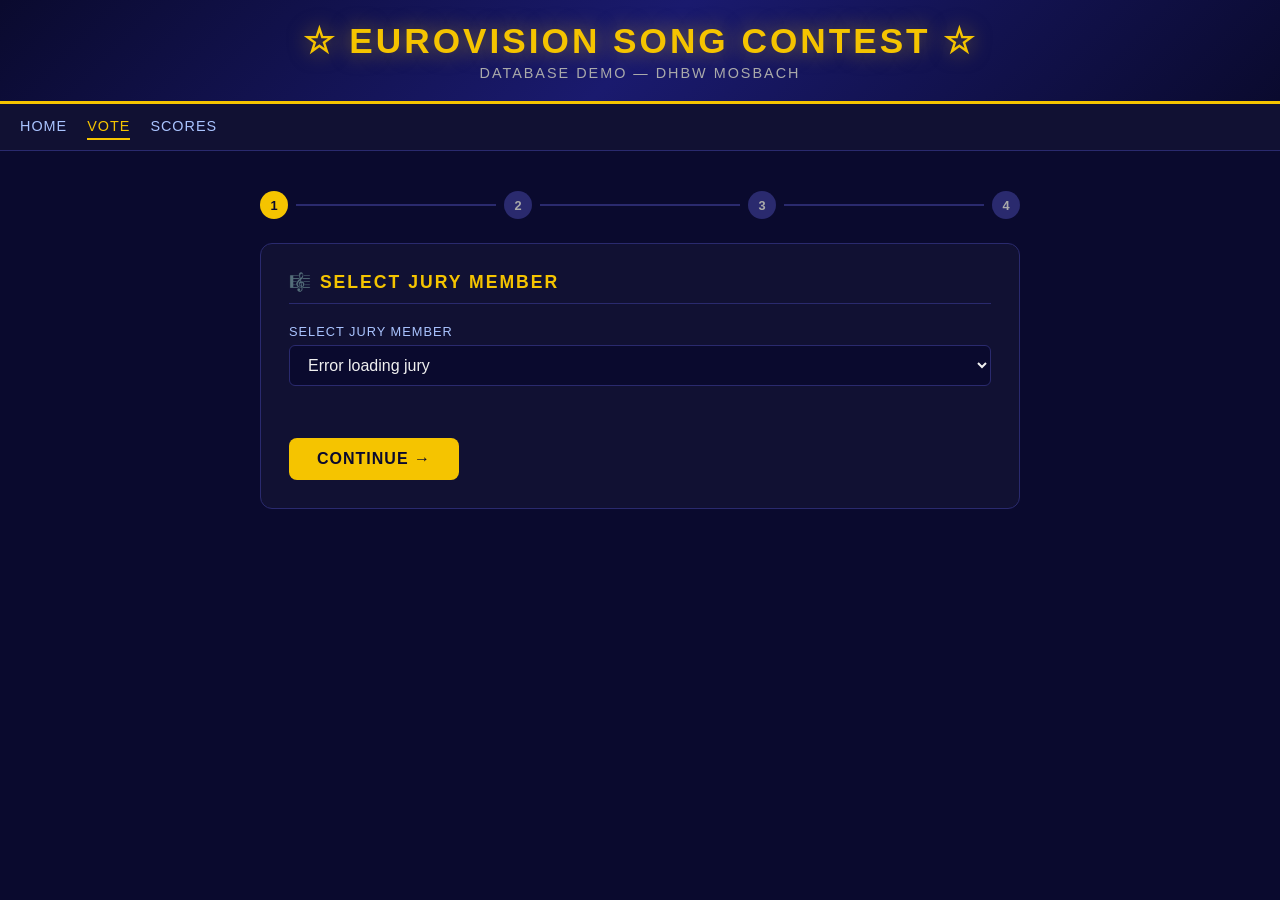
==== commit 98e43ed1: "improve frontend vote script and edited score logic adding show_id" ====
--- a/frontend/vote.html
+++ b/frontend/vote.html
@@ -6,71 +6,90 @@
   <title>Eurovision 2025 — Vote</title>
   <link rel="stylesheet" href="style.css">
   <style>
-    /* ── Ballot table ───────────────────────────────────────────── */
-    .ballot-table { width: 100%; border-collapse: collapse; }
-    .ballot-table th {
-      background: #0a0a2e; color: #f5c400;
-      padding: 8px 12px; font-size: 0.75rem;
-      letter-spacing: 1px; text-transform: uppercase;
-      border-bottom: 2px solid #2a2a6e; text-align: left;
-    }
-    .ballot-table td { padding: 8px 12px; border-bottom: 1px solid #1a1a4e; }
-    .ballot-table tr:hover td { background: #1a1a4e; }
-
-    .pts-cell {
-      width: 70px; text-align: center;
-      font-size: 1.4rem; font-weight: 900;
-    }
-    .pts-12 { color: #ffd700; }
-    .pts-10 { color: #e0c060; }
-    .pts-8  { color: #c0a840; }
-    .pts-low{ color: #aaa; }
-
-    .song-select {
-      width: 100%; padding: 8px 10px;
-      background: #0a0a2e; border: 1px solid #2a2a6e;
-      border-radius: 6px; color: #f0f0f0; font-size: 0.9rem;
-    }
-    .song-select:focus { outline: none; border-color: #f5c400; }
-    .song-select.assigned { border-color: #2ecc71; }
-
-    .progress-bar-wrap {
-      background: #0a0a2e; border-radius: 20px;
-      height: 6px; margin: 12px 0; overflow: hidden;
-    }
+    /* ── Ballot grid ──────────────────────────────────────────────── */
+    .ballot-grid {
+      display: grid;
+      grid-template-columns: 80px 1fr;
+      gap: 10px;
+      align-items: center;
+    }
+    .point-label {
+      text-align: center;
+      font-size: 1.3rem;
+      font-weight: 900;
+      color: #0a0a2e;
+      background: #f5c400;
+      border-radius: 8px;
+      padding: 10px 4px;
+      line-height: 1;
+    }
+    .point-label.douze { font-size: 1.5rem; }
+    .point-label.assigned { background: #2ecc71; }
+
+    .ballot-select {
+      width: 100%;
+      padding: 10px 14px;
+      background: #0a0a2e;
+      border: 1px solid #2a2a6e;
+      border-radius: 6px;
+      color: #f0f0f0;
+      font-size: 0.95rem;
+      transition: border-color 0.2s;
+    }
+    .ballot-select:focus { outline: none; border-color: #f5c400; }
+    .ballot-select.assigned { border-color: #2ecc71; }
+    .ballot-select option { background: #0a0a2e; }
+
+    /* ── Progress bar ─────────────────────────────────────────────── */
     .progress-bar {
-      height: 100%; background: #f5c400;
-      border-radius: 20px; transition: width 0.3s;
+      background: #0a0a2e;
+      border-radius: 20px;
+      height: 8px;
+      margin: 12px 0 4px;
+      overflow: hidden;
+    }
+    .progress-fill {
+      height: 100%;
+      background: #f5c400;
+      border-radius: 20px;
+      transition: width 0.3s;
       width: 0%;
     }
     .progress-label {
-      font-size: 0.8rem; color: #aaa; margin-bottom: 4px;
-    }
-
+      font-size: 0.8rem;
+      color: #aaa;
+      text-align: right;
+      margin-bottom: 16px;
+    }
+
+    /* ── Voter badge ──────────────────────────────────────────────── */
     .voter-badge {
-      display: inline-block; background: #1a1a6e;
-      border: 1px solid #2a2a6e; border-radius: 20px;
-      padding: 4px 14px; font-size: 0.8rem; color: #aac4ff;
-      margin-bottom: 16px;
-    }
-
-    .score-box {
-      margin: 20px 0; padding: 20px;
-      background: #0a0a2e; border-radius: 8px; text-align: center;
-    }
-    .score-box .label {
-      font-size: 0.75rem; letter-spacing: 2px;
-      color: #aaa; text-transform: uppercase; margin-bottom: 8px;
-    }
-    .score-box .value {
-      font-size: 3.5rem; font-weight: 900; color: #f5c400; line-height: 1;
-    }
-    .score-box .sub { font-size: 0.75rem; color: #666; margin-top: 4px; }
-    .score-box .song-name { font-size: 0.9rem; color: #aaa; margin-top: 8px; }
-
-    .session-id {
-      font-size: 0.7rem; color: #444; margin-top: 12px;
-      word-break: break-all;
+      display: inline-block;
+      background: #1a1a6e;
+      border: 1px solid #2a2a6e;
+      border-radius: 20px;
+      padding: 5px 14px;
+      font-size: 0.82rem;
+      color: #aac4ff;
+      margin-bottom: 18px;
+    }
+
+    /* ── Result breakdown ─────────────────────────────────────────── */
+    .ballot-summary {
+      font-size: 0.85rem;
+    }
+    .ballot-summary .entry {
+      display: flex;
+      justify-content: space-between;
+      padding: 6px 0;
+      border-bottom: 1px solid #1a1a4e;
+    }
+    .ballot-summary .entry:last-child { border-bottom: none; }
+    .ballot-summary .pts {
+      font-weight: 900;
+      color: #f5c400;
+      min-width: 40px;
+      text-align: right;
     }
   </style>
 </head>
@@ -100,138 +119,150 @@
     <div class="step" id="s4">4</div>
   </div>
 
-  <!-- ── STEP 1: Voter type ──────────────────────────────────── -->
+  <!-- ── STEP 1: Identity ─────────────────────────────────────────── -->
   <div id="step1" class="card">
-    <h2>How are you voting?</h2>
-    <div class="vote-options" style="margin:0">
-      <div class="vote-card" onclick="selectType('jury')">
-        <div class="icon">🎼</div>
-        <h3>Jury</h3>
-        <p>Professional music industry member</p>
-      </div>
-      <div class="vote-card" onclick="selectType('citizen')">
-        <div class="icon">🗳️</div>
-        <h3>Citizen</h3>
-        <p>Public televote via phone number</p>
-      </div>
-    </div>
-  </div>
-
-  <!-- ── STEP 2: Identity ────────────────────────────────────── -->
-  <div id="step2" class="card" style="display:none">
-    <h2 id="step2Title">Identify yourself</h2>
-    <div id="msgStep2" class="msg"></div>
+    <h2 id="step1Title">Who are you?</h2>
+    <div id="msgStep1" class="msg"></div>
 
     <!-- JURY panel -->
-    <div id="juryPanel" style="display:none">
+    <div id="juryPanel">
       <div class="form-group">
-        <label>Select your jury member record</label>
+        <label>Select Jury Member</label>
         <select id="jurySelect">
           <option value="">Loading jury members...</option>
         </select>
       </div>
-      <div id="juryInfo" style="font-size:0.85rem;color:#aaa;min-height:20px;margin-bottom:12px;"></div>
+      <div id="juryInfo" style="font-size:0.85rem;color:#aaa;margin-bottom:16px;min-height:18px;"></div>
     </div>
 
     <!-- CITIZEN panel -->
     <div id="citizenPanel" style="display:none">
       <div class="form-group">
         <label>Phone Number</label>
-        <input type="tel" id="phoneInput" placeholder="+49 123 456 789"
-               style="width:100%;padding:10px 14px;background:#0a0a2e;border:1px solid #2a2a6e;border-radius:6px;color:#f0f0f0;font-size:1rem;">
+        <input type="tel" id="citizenPhone" placeholder="e.g. +49 170 1234567">
+        <p style="font-size:0.78rem;color:#666;margin-top:5px;">
+          Your phone number is your unique voter ID. If you've voted before, your account will be found automatically.
+        </p>
       </div>
-      <div class="form-group">
-        <label>Your Country <span style="color:#666;font-size:0.75rem;">(only needed for new numbers)</span></label>
+      <div class="form-group" id="citizenCountryGroup">
+        <label>Your Country <span style="color:#666">(only needed for new registration)</span></label>
         <select id="citizenCountry">
           <option value="">Loading countries...</option>
         </select>
       </div>
-      <div id="citizenStatus" class="msg" style="display:none"></div>
+      <div id="citizenConfirmBox" style="display:none">
+        <div class="msg msg-success show" id="citizenConfirm"></div>
+      </div>
     </div>
 
-    <button class="btn btn-primary" id="btnStep2" style="margin-top:12px;">Continue →</button>
+    <button class="btn btn-primary" id="btnStep1">Continue →</button>
   </div>
 
-  <!-- ── STEP 3: Show + Ballot ───────────────────────────────── -->
-  <div id="step3" class="card" style="display:none">
-    <h2>Cast your ballot</h2>
+  <!-- ── STEP 2: Select Show ──────────────────────────────────────── -->
+  <div id="step2" class="card" style="display:none">
+    <h2>Select Show</h2>
     <div id="voterBadge" class="voter-badge"></div>
-    <div id="msgStep3" class="msg"></div>
+    <div id="msgStep2" class="msg"></div>
 
     <div class="form-group">
-      <label>Select Show</label>
+      <label>Show</label>
       <select id="showSelect">
-        <option value="">Loading shows...</option>
+        <option value="">— select an eligible show —</option>
       </select>
     </div>
-
-    <div id="ballotSection" style="display:none">
-      <hr class="divider">
-      <p style="font-size:0.8rem;color:#aaa;margin-bottom:12px;">
-        Assign one song to each point value. You cannot vote for your own country.
-        All 10 must be filled before submitting.
-      </p>
-
-      <div class="progress-label" id="progressLabel">0 / 10 assigned</div>
-      <div class="progress-bar-wrap">
-        <div class="progress-bar" id="progressBar"></div>
-      </div>
-
-      <table class="ballot-table" id="ballotTable">
-        <thead>
-        <tr>
-          <th>Points</th>
-          <th>Song (Singer — Country)</th>
-        </tr>
-        </thead>
-        <tbody id="ballotBody">
-        <!-- filled by JS -->
-        </tbody>
-      </table>
-
-      <button class="btn btn-primary btn-block" id="btnSubmit"
-              style="margin-top:20px;" disabled>
-        Submit Ballot (0/10)
-      </button>
-    </div>
+    <p style="font-size:0.82rem;color:#666;margin-top:-8px;margin-bottom:16px;">
+      Only shows you are eligible to vote in are selectable.<br>
+      Greyed-out shows are not available for your country or voter type.
+    </p>
+
+    <button class="btn btn-primary" id="btnStep2">Build Ballot →</button>
   </div>
 
-  <!-- ── STEP 4: Result ─────────────────────────────────────── -->
+  <!-- ── STEP 3: Ballot ───────────────────────────────────────────── -->
+  <div id="step3" class="card" style="display:none">
+    <h2>Your Ballot</h2>
+    <div id="voterBadge3" class="voter-badge"></div>
+    <div id="showBadge3" style="font-size:0.82rem;color:#aaa;margin-bottom:16px;"></div>
+    <div id="msgStep3" class="msg"></div>
+
+    <p style="font-size:0.85rem;color:#aaa;margin-bottom:14px;">
+      Assign each point value to a different song. You cannot vote for your own country.
+      All 10 values must be assigned before submitting.
+    </p>
+
+    <!-- Progress -->
+    <div class="progress-bar"><div class="progress-fill" id="progressFill"></div></div>
+    <div class="progress-label" id="progressLabel">0 / 10 assigned</div>
+
+    <!-- Ballot rows — filled by JS -->
+    <div class="ballot-grid" id="ballotGrid"></div>
+
+    <hr class="divider" style="margin-top:20px">
+    <button class="btn btn-primary btn-block" id="btnStep3" disabled>
+      Submit Ballot →
+    </button>
+  </div>
+
+  <!-- ── STEP 4: Confirmation ─────────────────────────────────────── -->
   <div id="step4" class="card" style="display:none">
     <h2>Ballot Submitted! 🎉</h2>
-    <div class="msg msg-success show" id="resultMsg"></div>
-
-    <div id="topScoreBox" class="score-box">
-      <div class="label">Your 12-point song — Updated Score</div>
-      <div class="value" id="topScore">—</div>
-      <div class="sub">points</div>
-      <div class="song-name" id="topSongName"></div>
+    <div class="msg msg-success show" id="ballotConfirm"></div>
+
+    <div style="margin:20px 0;">
+      <div style="font-size:0.75rem;letter-spacing:2px;color:#aaa;text-transform:uppercase;margin-bottom:10px;">
+        Your votes
+      </div>
+      <div class="ballot-summary" id="ballotSummary"></div>
     </div>
 
-    <div id="sessionIdBox" class="session-id"></div>
-
-    <a href="vote.html" class="btn btn-secondary btn-block" style="margin-top:16px;">
-      Vote Again
-    </a>
+    <a href="vote.html" class="btn btn-secondary btn-block">Vote Again</a>
     <a href="scores.html" class="btn btn-primary btn-block" style="margin-top:10px;">
-      View Full Leaderboard →
+      View Leaderboard →
     </a>
   </div>
 
 </main>
 
 <script>
-  const API = 'http://localhost:8080/api';
-  const POINTS = [12, 10, 8, 7, 6, 5, 4, 3, 2, 1];
-
-  let voteType     = null;
+  const API      = 'http://localhost:8080/api';
+  const POINTS   = [12, 10, 8, 7, 6, 5, 4, 3, 2, 1];
+  const voteType = new URLSearchParams(window.location.search).get('type') || 'jury';
+
+  // ── State ──────────────────────────────────────────────────────────
   let voterId      = null;
   let voterCountry = null;
-  let showSongs    = [];          // songs for selected show
-  let ballot       = {};          // points → songId
-
-  // ── Step navigation ─────────────────────────────────────────────────
-  function goTo(n) {
+  let selectedShow = null;   // { showId, showName, songIds }
+  let allSongs     = [];     // full song list from API
+  let showSongs    = [];     // songs filtered to selected show
+
+  // ballot[i] = selected songId for POINTS[i], or null
+  const ballot = new Array(10).fill(null);
+
+  // ── Helpers ────────────────────────────────────────────────────────
+  async function apiFetch(path) {
+    const r = await fetch(API + path);
+    if (!r.ok) throw new Error(`HTTP ${r.status} on ${path}`);
+    return r.json();
+  }
+
+  async function apiPost(path, body) {
+    const r = await fetch(API + path, {
+      method: 'POST',
+      headers: { 'Content-Type': 'application/json' },
+      body: JSON.stringify(body)
+    });
+    const txt = await r.text();
+    if (!r.ok) throw new Error(txt || `HTTP ${r.status}`);
+    return txt ? JSON.parse(txt) : {};
+  }
+
+  function showMsg(el, type, text) {
+    el.className = `msg msg-${type} show`;
+    el.textContent = text;
+  }
+  function hideMsg(el) { el.className = 'msg'; el.textContent = ''; }
+
+  function goToStep(n) {
     [1,2,3,4].forEach(i => {
       document.getElementById(`step${i}`).style.display = 'none';
       const dot = document.getElementById(`s${i}`);
@@ -241,19 +272,7 @@
     window.scrollTo({ top: 0, behavior: 'smooth' });
   }
 
-  // ── Step 1: type selection ───────────────────────────────────────────
-  function selectType(type) {
-    voteType = type;
-    document.getElementById('step2Title').textContent =
-            type === 'jury' ? '🎼 Select Jury Member' : '🗳️ Enter Phone Number';
-    document.getElementById('juryPanel').style.display    = type === 'jury'    ? 'block' : 'none';
-    document.getElementById('citizenPanel').style.display = type === 'citizen' ? 'block' : 'none';
-    if (type === 'jury') loadJury();
-    else                 loadCountries();
-    goTo(2);
-  }
-
-  // ── Load jury dropdown ───────────────────────────────────────────────
+  // ── Load data ──────────────────────────────────────────────────────
   async function loadJury() {
     const sel = document.getElementById('jurySelect');
     try {
@@ -262,23 +281,27 @@
       data.forEach(j => {
         const opt = document.createElement('option');
         opt.value = j.userId;
-        opt.textContent = `Jury #${j.userId} — ${j.countryCode} (${j.professionalBg || 'n/a'})`;
         opt.dataset.country = j.countryCode;
         opt.dataset.bg = j.professionalBg || '';
+        opt.textContent = `Jury #${j.userId} — ${j.countryCode} (${j.professionalBg || 'n/a'})`;
         sel.appendChild(opt);
       });
       sel.addEventListener('change', () => {
         const opt = sel.selectedOptions[0];
-        document.getElementById('juryInfo').textContent = opt?.value
-                ? `Country: ${opt.dataset.country}  ·  Background: ${opt.dataset.bg}`
-                : '';
+        if (opt && opt.value) {
+          document.getElementById('juryInfo').textContent =
+                  `Country: ${opt.dataset.country}  ·  Background: ${opt.dataset.bg}`;
+          voterCountry = opt.dataset.country;
+        } else {
+          document.getElementById('juryInfo').textContent = '';
+          voterCountry = null;
+        }
       });
     } catch(e) {
       sel.innerHTML = '<option>Error loading jury</option>';
     }
   }
 
-  // ── Load countries dropdown (for citizen) ────────────────────────────
   async function loadCountries() {
     const sel = document.getElementById('citizenCountry');
     try {
@@ -295,272 +318,338 @@
     }
   }
 
-  // ── Step 2 continue button ───────────────────────────────────────────
-  document.getElementById('btnStep2').addEventListener('click', async () => {
-    const msg = document.getElementById('msgStep2');
+  async function loadShows() {
+    const sel = document.getElementById('showSelect');
+    try {
+      const shows   = await apiFetch('/shows');
+      const songs   = await apiFetch('/songs');
+
+      // Build countryCode → songId map so we can check show eligibility
+      const countrySongMap = {};
+      songs.forEach(s => { countrySongMap[s.countryCode] = s.songId; });
+
+      sel.innerHTML = '<option value="">— select a show —</option>';
+
+      shows.forEach(s => {
+        const name    = (s.showName || '').trim();
+        const songIds = s.songIds || [];
+        const isGF    = name.toLowerCase() === 'grand final';
+        const isSF    = name.toLowerCase().startsWith('semi');
+
+        // ── Eligibility check ──────────────────────────────────────
+        let eligible = true;
+        let reason   = '';
+
+        if (voteType === 'jury') {
+          // Jury only votes in the Grand Final
+          if (!isGF) {
+            eligible = false;
+            reason = 'Jury votes in Grand Final only';
+          }
+        } else {
+          // Citizen: eligible for Grand Final always
+          // For semi-finals: voter's country must have a song in that show
+          if (isSF && voterCountry) {
+            const voterSongId = countrySongMap[voterCountry];
+            const countryInShow = voterSongId && songIds.includes(voterSongId);
+            if (!countryInShow) {
+              eligible = false;
+              reason = `${voterCountry} is not in ${name}`;
+            }
+          }
+        }
+
+        const opt = document.createElement('option');
+        opt.value = s.showId;
+        opt.dataset.songIds  = JSON.stringify(songIds);
+        opt.dataset.showName = name;
+
+        if (eligible) {
+          opt.textContent = name || `Show #${s.showId}`;
+        } else {
+          opt.textContent = `${name} — ${reason}`;
+          opt.disabled    = true;
+          opt.style.color = '#444';
+        }
+
+        sel.appendChild(opt);
+      });
+
+      // Count available (non-disabled) options
+      const available = Array.from(sel.options).filter(o => !o.disabled && o.value);
+      if (available.length === 1) {
+        // Auto-select if only one show is eligible
+        available[0].selected = true;
+      }
+
+    } catch(e) {
+      sel.innerHTML = '<option>Error loading shows</option>';
+    }
+  }
+
+  async function loadAllSongs() {
+    allSongs = await apiFetch('/songs');
+  }
+
+  // ── Build ballot grid ──────────────────────────────────────────────
+  function buildBallotGrid() {
+    const grid = document.getElementById('ballotGrid');
+    grid.innerHTML = '';
+
+    // Filter songs for this show, exclude voter's own country
+    showSongs = allSongs.filter(s => {
+      const inShow = selectedShow.songIds.length === 0 ||
+              selectedShow.songIds.includes(s.songId);
+      return inShow;
+    });
+
+    POINTS.forEach((pts, idx) => {
+      // Point label
+      const label = document.createElement('div');
+      label.className = `point-label${pts === 12 ? ' douze' : ''}`;
+      label.id = `lbl-${idx}`;
+      label.textContent = pts === 12 ? '12 ★' : pts;
+      grid.appendChild(label);
+
+      // Song selector
+      const sel = document.createElement('select');
+      sel.className = 'ballot-select';
+      sel.id = `sel-${idx}`;
+
+      sel.innerHTML = '<option value="">— select a song —</option>';
+      showSongs.forEach(s => {
+        const opt = document.createElement('option');
+        opt.value = s.songId;
+        opt.dataset.country = s.countryCode;
+        const isOwn = s.countryCode === voterCountry;
+        opt.textContent = `${s.singerName} (${s.countryCode})${isOwn ? ' ★ own — cannot vote' : ''}`;
+        opt.disabled = isOwn;
+        sel.appendChild(opt);
+      });
+
+      sel.addEventListener('change', () => onBallotChange(idx, sel));
+      grid.appendChild(sel);
+    });
+  }
+
+  function onBallotChange(idx, sel) {
+    const songId = sel.value ? parseInt(sel.value) : null;
+
+    // Check: same song selected in another row?
+    if (songId !== null) {
+      for (let i = 0; i < 10; i++) {
+        if (i !== idx && ballot[i] === songId) {
+          showMsg(document.getElementById('msgStep3'), 'error',
+                  'Each song can only receive one point value. Please select a different song.');
+          sel.value = '';
+          ballot[idx] = null;
+          updateProgress();
+          return;
+        }
+      }
+    }
+
+    hideMsg(document.getElementById('msgStep3'));
+    ballot[idx] = songId;
+
+    // Visual feedback
+    const label = document.getElementById(`lbl-${idx}`);
+    if (songId) {
+      sel.classList.add('assigned');
+      label.classList.add('assigned');
+    } else {
+      sel.classList.remove('assigned');
+      label.classList.remove('assigned');
+    }
+
+    updateProgress();
+  }
+
+  function updateProgress() {
+    const assigned = ballot.filter(v => v !== null).length;
+    const pct = (assigned / 10) * 100;
+    document.getElementById('progressFill').style.width = pct + '%';
+    document.getElementById('progressLabel').textContent = `${assigned} / 10 assigned`;
+    document.getElementById('btnStep3').disabled = assigned < 10;
+  }
+
+  // ── Step 1: Voter identity ─────────────────────────────────────────
+  document.getElementById('btnStep1').addEventListener('click', async () => {
+    const msg = document.getElementById('msgStep1');
 
     if (voteType === 'jury') {
       const sel = document.getElementById('jurySelect');
       if (!sel.value) { showMsg(msg, 'error', 'Please select a jury member.'); return; }
-      voterId      = parseInt(sel.value);
+      voterId = parseInt(sel.value);
       voterCountry = sel.selectedOptions[0].dataset.country;
       document.getElementById('voterBadge').textContent =
               `🎼 Jury #${voterId} — ${voterCountry}`;
+      showMsg(msg, 'info', 'Loading eligible shows...');
+      await loadShows();
+      hideMsg(msg);
+      goToStep(2);
 
     } else {
-      const phone   = document.getElementById('phoneInput').value.trim();
+      // Citizen — look up or register by phone
+      const phone   = document.getElementById('citizenPhone').value.trim();
       const country = document.getElementById('citizenCountry').value;
+
       if (!phone) { showMsg(msg, 'error', 'Please enter your phone number.'); return; }
 
-      showMsg(msg, 'info', 'Looking up your number...');
+      showMsg(msg, 'info', 'Looking up your account...');
       try {
-        // Try to find existing citizen first
-        let citizen;
+        // Try to find existing citizen by phone
+        let citizen = null;
         try {
           citizen = await apiFetch(`/citizens/by-phone/${encodeURIComponent(phone)}`);
-          showMsg(msg, 'success', `Welcome back! Citizen #${citizen.userId} (${citizen.countryCode})`);
-        } catch {
+          document.getElementById('citizenConfirm').textContent =
+                  `✓ Welcome back! Account found — ${citizen.countryCode} (ID: ${citizen.userId})`;
+        } catch(e) {
           // Not found — register new
-          if (!country) { showMsg(msg, 'error', 'New number — please select your country.'); return; }
-          citizen = await apiPost('/citizens', { phoneNumber: phone, countryCode: country });
-          showMsg(msg, 'success', `Registered! Citizen #${citizen.userId} (${citizen.countryCode})`);
+          if (!country) {
+            hideMsg(msg);
+            showMsg(msg, 'error',
+                    'Phone number not found. Please select your country to register.');
+            return;
+          }
+          citizen = await apiPost('/citizens', { countryCode: country, phoneNumber: phone });
+          document.getElementById('citizenConfirm').textContent =
+                  `✓ Registered! ${citizen.countryCode} — Citizen ID: ${citizen.userId}`;
         }
-        voterId      = citizen.userId;
+
+        voterId = citizen.userId;
         voterCountry = citizen.countryCode;
+        document.getElementById('citizenConfirmBox').style.display = 'block';
+        document.getElementById('citizenPhone').disabled    = true;
+        document.getElementById('citizenCountry').disabled  = true;
         document.getElementById('voterBadge').textContent =
-                `🗳️ Citizen #${voterId} — ${voterCountry} · ${phone}`;
+                `🗳️ Citizen #${voterId} — ${voterCountry}`;
+        showMsg(msg, 'info', 'Loading eligible shows...');
+        await loadShows();
+        hideMsg(msg);
+        goToStep(2);
+
       } catch(e) {
-        showMsg(msg, 'error', 'Registration failed: ' + e.message); return;
+        showMsg(msg, 'error', 'Error: ' + e.message);
       }
     }
-
-    hideMsg(msg);
-    await loadShows();
-    goTo(3);
   });
 
-  // ── Load shows dropdown ──────────────────────────────────────────────
-  async function loadShows() {
+  // ── Step 2: Select show ────────────────────────────────────────────
+  document.getElementById('btnStep2').addEventListener('click', async () => {
+    const msg = document.getElementById('msgStep2');
     const sel = document.getElementById('showSelect');
+    if (!sel.value) { showMsg(msg, 'error', 'Please select a show.'); return; }
+
+    const opt = sel.selectedOptions[0];
+    let songIds = [];
+    try { songIds = JSON.parse(opt.dataset.songIds || '[]'); } catch(e) {}
+
+    selectedShow = {
+      showId:   parseInt(sel.value),
+      showName: opt.dataset.showName || opt.textContent,
+      songIds:  songIds
+    };
+
+    showMsg(msg, 'info', 'Loading songs...');
     try {
-      const data = await apiFetch('/shows');
-      sel.innerHTML = '<option value="">— select a show —</option>';
-      data.forEach(s => {
-        const opt = document.createElement('option');
-        opt.value = s.showId;
-        opt.textContent = s.showName || `Show #${s.showId}`;
-        opt.dataset.songIds = JSON.stringify(s.songIds || []);
-        sel.appendChild(opt);
-      });
-    } catch(e) {
-      sel.innerHTML = '<option>Error loading shows</option>';
-    }
-  }
-
-  // ── Show selection → load ballot ─────────────────────────────────────
-  document.getElementById('showSelect').addEventListener('change', async function() {
-    const section = document.getElementById('ballotSection');
-    if (!this.value) { section.style.display = 'none'; return; }
-
-    const opt     = this.selectedOptions[0];
-    let songIds = [];
-    try { songIds = JSON.parse(opt.dataset.songIds || '[]'); } catch {}
-
-    const msg = document.getElementById('msgStep3');
-    showMsg(msg, 'info', 'Loading songs for this show...');
-
-    try {
-      const allSongs = await apiFetch('/songs');
-      showSongs = songIds.length
-              ? allSongs.filter(s => songIds.includes(s.songId))
-              : allSongs;
-
-      // Remove voter's own country from options
-      showSongs = showSongs.filter(s => s.countryCode !== voterCountry);
-
-      if (showSongs.length < 10) {
-        showMsg(msg, 'error',
-                `Not enough songs in this show to fill a ballot (need 10, found ${showSongs.length} ` +
-                `after removing your country). Please select a different show.`);
-        section.style.display = 'none';
-        return;
-      }
-
+      await loadAllSongs();
       hideMsg(msg);
-      ballot = {};
-      buildBallot();
-      section.style.display = 'block';
     } catch(e) {
       showMsg(msg, 'error', 'Failed to load songs: ' + e.message);
-    }
+      return;
+    }
+
+    // Reset ballot state
+    ballot.fill(null);
+
+    // Set badges for step 3
+    document.getElementById('voterBadge3').textContent =
+            document.getElementById('voterBadge').textContent;
+    document.getElementById('showBadge3').textContent =
+            `📺 ${selectedShow.showName}`;
+
+    buildBallotGrid();
+    updateProgress();
+    goToStep(3);
   });
 
-  // ── Build the ballot table ───────────────────────────────────────────
-  function buildBallot() {
-    const tbody = document.getElementById('ballotBody');
-    tbody.innerHTML = '';
-
-    POINTS.forEach(pts => {
-      const tr = document.createElement('tr');
-
-      // Points cell
-      const tdPts = document.createElement('td');
-      tdPts.className = 'pts-cell ' +
-              (pts === 12 ? 'pts-12' : pts === 10 ? 'pts-10' : pts >= 8 ? 'pts-8' : 'pts-low');
-      tdPts.textContent = pts === 12 ? '12 ★' : pts;
-      tr.appendChild(tdPts);
-
-      // Song select cell
-      const tdSong = document.createElement('td');
-      const sel    = document.createElement('select');
-      sel.className = 'song-select';
-      sel.dataset.points = pts;
-      sel.innerHTML = '<option value="">— assign a song —</option>';
-
-      showSongs.forEach(s => {
-        const opt = document.createElement('option');
-        opt.value = s.songId;
-        opt.textContent = `${s.singerName} — ${s.countryCode}`;
-        opt.dataset.country = s.countryCode;
-        sel.appendChild(opt);
-      });
-
-      sel.addEventListener('change', () => onBallotChange(pts, sel));
-      tr.appendChild(tdSong);
-      tdSong.appendChild(sel);
-      tbody.appendChild(tr);
-    });
-
-    updateProgress();
-  }
-
-  // ── Ballot change handler ────────────────────────────────────────────
-  function onBallotChange(pts, sel) {
-    const songId = sel.value ? parseInt(sel.value) : null;
-
-    // If this song was already assigned elsewhere, clear that assignment
-    if (songId) {
-      POINTS.forEach(p => {
-        if (p !== pts && ballot[p] === songId) {
-          delete ballot[p];
-          // Clear the other dropdown
-          const otherSel = document.querySelector(
-                  `.song-select[data-points="${p}"]`);
-          if (otherSel) { otherSel.value = ''; otherSel.className = 'song-select'; }
-        }
-      });
-      ballot[pts] = songId;
-      sel.className = 'song-select assigned';
-    } else {
-      delete ballot[pts];
-      sel.className = 'song-select';
-    }
-
-    updateProgress();
-  }
-
-  // ── Progress indicator ───────────────────────────────────────────────
-  function updateProgress() {
-    const count = Object.keys(ballot).length;
-    document.getElementById('progressLabel').textContent = `${count} / 10 assigned`;
-    document.getElementById('progressBar').style.width   = `${count * 10}%`;
-
-    const btn = document.getElementById('btnSubmit');
-    btn.disabled     = count < 10;
-    btn.textContent  = count < 10
-            ? `Submit Ballot (${count}/10)`
-            : 'Submit Ballot ✓';
-  }
-
-  // ── Submit ballot ────────────────────────────────────────────────────
-  document.getElementById('btnSubmit').addEventListener('click', async () => {
-    const msg    = document.getElementById('msgStep3');
-    const showId = parseInt(document.getElementById('showSelect').value);
-
-    if (Object.keys(ballot).length !== 10) {
+  // ── Step 3: Submit ballot ──────────────────────────────────────────
+  document.getElementById('btnStep3').addEventListener('click', async () => {
+    const msg = document.getElementById('msgStep3');
+
+    // Double-check all 10 assigned
+    if (ballot.some(v => v === null)) {
       showMsg(msg, 'error', 'Please assign all 10 point values before submitting.');
       return;
     }
 
-    showMsg(msg, 'info', 'Submitting ballot...');
-
-    const votes = POINTS.map(pts => ({
-      songId: ballot[pts],
+    // Build payload
+    const votes = POINTS.map((pts, idx) => ({
+      songId: ballot[idx],
       points: pts
     }));
 
-    const payload = { showId, votes };
+    const payload = { showId: selectedShow.showId, votes };
     if (voteType === 'jury') payload.juryId    = voterId;
     else                     payload.citizenId = voterId;
 
+    showMsg(msg, 'info', 'Submitting ballot...');
+    document.getElementById('btnStep3').disabled = true;
+
     try {
       const result = await apiPost('/votes/session', payload);
 
-      // Recalculate show scores
-      await apiPost(`/scores/calculate-show/${showId}`, {});
-
-      // Find the 12-point entry for the result display
-      const top = result.entries.find(e => e.points === 12);
-      const topSong = showSongs.find(s => s.songId === (top ? top.songId : null));
-
-      // Get updated score for the 12-point song
-      let updatedScore = '—';
-      if (top) {
-        try {
-          const sc = await apiFetch(`/scores/song/${top.songId}`);
-          updatedScore = sc.songScore;
-        } catch {}
-      }
-
-      document.getElementById('resultMsg').textContent =
-              `✓ Ballot submitted — session ${result.voteSessionId.substring(0,8)}...`;
-      document.getElementById('topScore').textContent    = updatedScore;
-      document.getElementById('topSongName').textContent =
-              topSong ? `${topSong.singerName} (${topSong.countryCode})` : '';
-      document.getElementById('sessionIdBox').textContent =
-              `Session ID: ${result.voteSessionId}`;
-
-      goTo(4);
+      // Trigger full show score recalculation (jury + citizen aggregation)
+      try {
+        await apiPost(`/scores/calculate-show/${selectedShow.showId}`, {});
+      } catch(e) { /* non-fatal — scores can be refreshed from the scores page */ }
+
+      // Build confirmation summary
+      const songMap = {};
+      allSongs.forEach(s => { songMap[s.songId] = s; });
+
+      const summaryEl = document.getElementById('ballotSummary');
+      summaryEl.innerHTML = '';
+      result.entries
+              .sort((a, b) => b.points - a.points)
+              .forEach(entry => {
+                const song = songMap[entry.songId] || {};
+                const row  = document.createElement('div');
+                row.className = 'entry';
+                row.innerHTML = `
+            <span>${song.singerName || '?'} <span style="color:#666">(${song.countryCode || '?'})</span></span>
+            <span class="pts">${entry.points} pts</span>`;
+                summaryEl.appendChild(row);
+              });
+
+      document.getElementById('ballotConfirm').textContent =
+              `✓ Ballot submitted for ${selectedShow.showName}. Session: ${result.voteSessionId.slice(0,8)}...`;
+
+      goToStep(4);
+
     } catch(e) {
       showMsg(msg, 'error', e.message);
+      document.getElementById('btnStep3').disabled = false;
     }
   });
 
-  // ── Helpers ──────────────────────────────────────────────────────────
-  async function apiFetch(path) {
-    const r = await fetch(API + path);
-    if (!r.ok) {
-      const txt = await r.text();
-      throw new Error(txt || `HTTP ${r.status}`);
-    }
-    return r.json();
-  }
-
-  async function apiPost(path, body) {
-    const r = await fetch(API + path, {
-      method: 'POST',
-      headers: { 'Content-Type': 'application/json' },
-      body: JSON.stringify(body)
-    });
-    if (!r.ok) {
-      const txt = await r.text();
-      throw new Error(txt || `HTTP ${r.status}`);
-    }
-    const txt = await r.text();
-    return txt ? JSON.parse(txt) : {};
-  }
-
-  function showMsg(el, type, text) {
-    el.className  = `msg msg-${type} show`;
-    el.textContent = text;
-    el.style.display = 'block';
-  }
-  function hideMsg(el) {
-    el.className = 'msg';
-    el.textContent = '';
-    el.style.display = 'none';
-  }
+  // ── Init ───────────────────────────────────────────────────────────
+  function init() {
+    if (voteType === 'jury') {
+      document.getElementById('step1Title').textContent = '🎼 Select Jury Member';
+      document.getElementById('citizenPanel').style.display = 'none';
+      document.getElementById('juryPanel').style.display    = 'block';
+      loadJury();
+    } else {
+      document.getElementById('step1Title').textContent = '🗳️ Identify as Citizen';
+      document.getElementById('juryPanel').style.display    = 'none';
+      document.getElementById('citizenPanel').style.display = 'block';
+      loadCountries();
+    }
+  }
+
+  init();
 </script>
-
 </body>
 </html>
